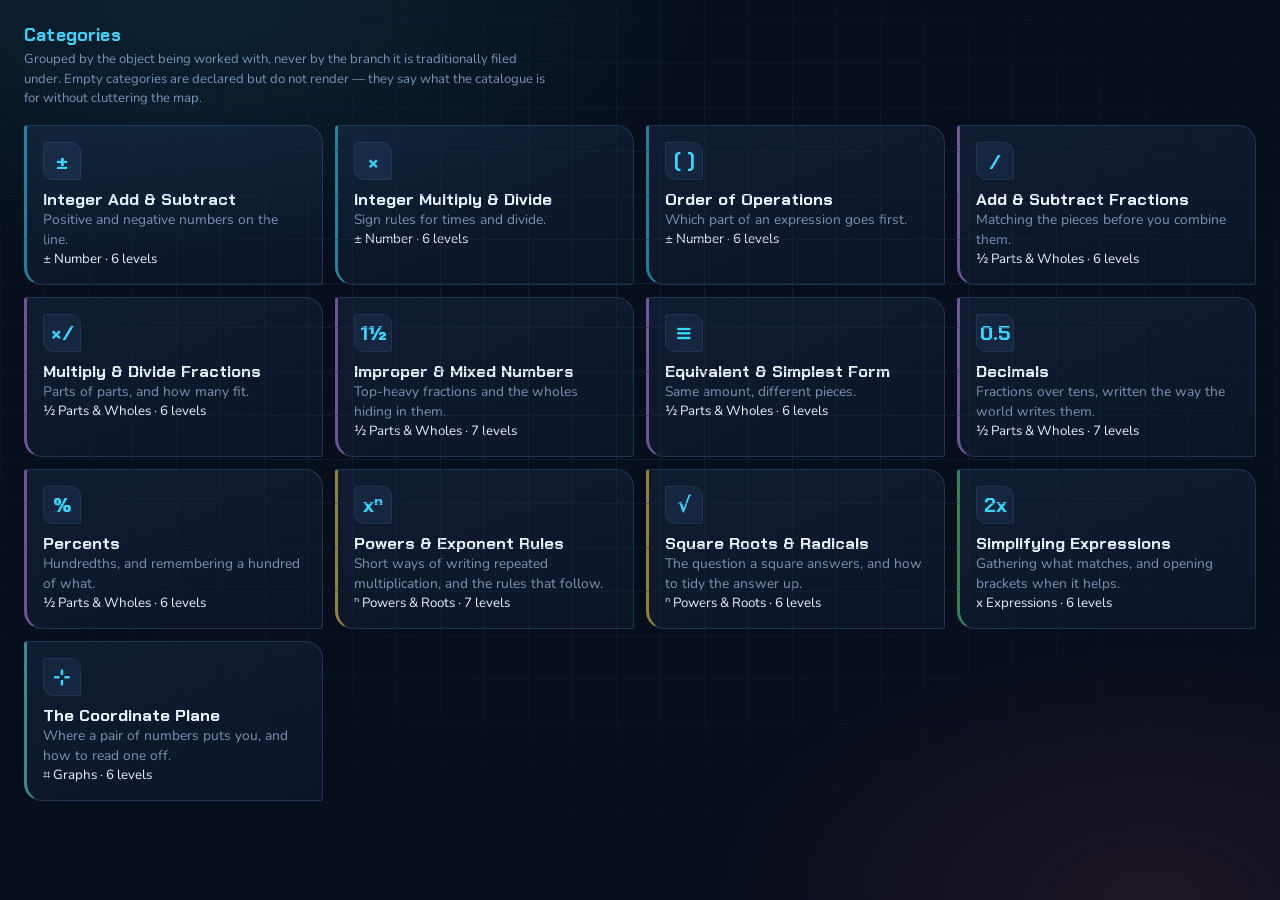
==== web/dev/map.html @ 08c93c02 "Group the map by object rather than by branch "Algebra" was going to swallow twenty skills and tell " ====
<!doctype html>
<meta charset="utf-8">
<title>Versine — categories</title>
<link rel="stylesheet" href="../assets/fonts.css">
<link rel="stylesheet" href="../styles.css">
<style>body{padding:24px;font-family:var(--body)}
 h1{font-family:var(--display);color:var(--cool);font-size:1.1rem;margin:0 0 4px}
 .note{color:var(--muted);font-size:.82rem;margin-bottom:16px;max-width:66ch;line-height:1.5}</style>
<h1>Categories</h1>
<p class="note">Grouped by the object being worked with, never by the branch it
  is traditionally filed under. Empty categories are declared but do not render
  — they say what the catalogue is for without cluttering the map.</p>
<div class="grid grid--skills" id="out"></div>
<script type="module">
  import { SKILLS, CATEGORIES } from '../engine/registry.js';
  import { el } from '../ui/dom.js';
  const out = document.getElementById('out');
  for (const cat of CATEGORIES) {
    for (const skill of SKILLS.filter((s) => s.category === cat.id)) {
      out.append(el('button', { class: `tile cat-${skill.category}` },
        el('div.tile__glyph', {}, skill.glyph),
        el('div.tile__body', {},
          el('div.tile__name', {}, skill.name),
          el('div.tile__blurb', {}, skill.blurb),
          el('div.tile__meta', {}, `${cat.glyph} ${cat.name} · ${skill.levels.length} levels`))));
    }
  }
</script>
---- web/assets/fonts.css ----
/* Vendored from Google Fonts so the app works with no internet access.
   Chakra Petch = display/HUD/numerals, Nunito = body/UI. */
/* thai */
@font-face {
  font-family: 'Chakra Petch';
  font-style: normal;
  font-weight: 500;
  font-display: swap;
  src: url(fonts/cIflMapbsEk7TDLdtEz1BwkebIl1U5_F7AY.woff2) format('woff2');
  unicode-range: U+02D7, U+0303, U+0331, U+0E01-0E5B, U+200C-200D, U+25CC;
}
/* vietnamese */
@font-face {
  font-family: 'Chakra Petch';
  font-style: normal;
  font-weight: 500;
  font-display: swap;
  src: url(fonts/cIflMapbsEk7TDLdtEz1BwkebIl1SJ_F7AY.woff2) format('woff2');
  unicode-range: U+0102-0103, U+0110-0111, U+0128-0129, U+0168-0169, U+01A0-01A1, U+01AF-01B0, U+0300-0301, U+0303-0304, U+0308-0309, U+0323, U+0329, U+1EA0-1EF9, U+20AB;
}
/* latin-ext */
@font-face {
  font-family: 'Chakra Petch';
  font-style: normal;
  font-weight: 500;
  font-display: swap;
  src: url(fonts/cIflMapbsEk7TDLdtEz1BwkebIl1SZ_F7AY.woff2) format('woff2');
  unicode-range: U+0100-02BA, U+02BD-02C5, U+02C7-02CC, U+02CE-02D7, U+02DD-02FF, U+0304, U+0308, U+0329, U+1D00-1DBF, U+1E00-1E9F, U+1EF2-1EFF, U+2020, U+20A0-20AB, U+20AD-20C0, U+2113, U+2C60-2C7F, U+A720-A7FF;
}
/* latin */
@font-face {
  font-family: 'Chakra Petch';
  font-style: normal;
  font-weight: 500;
  font-display: swap;
  src: url(fonts/cIflMapbsEk7TDLdtEz1BwkebIl1R5_F.woff2) format('woff2');
  unicode-range: U+0000-00FF, U+0131, U+0152-0153, U+02BB-02BC, U+02C6, U+02DA, U+02DC, U+0304, U+0308, U+0329, U+2000-206F, U+20AC, U+2122, U+2191, U+2193, U+2212, U+2215, U+FEFF, U+FFFD;
}
/* thai */
@font-face {
  font-family: 'Chakra Petch';
  font-style: normal;
  font-weight: 600;
  font-display: swap;
  src: url(fonts/cIflMapbsEk7TDLdtEz1BwkeQI51U5_F7AY.woff2) format('woff2');
  unicode-range: U+02D7, U+0303, U+0331, U+0E01-0E5B, U+200C-200D, U+25CC;
}
/* vietnamese */
@font-face {
  font-family: 'Chakra Petch';
  font-style: normal;
  font-weight: 600;
  font-display: swap;
  src: url(fonts/cIflMapbsEk7TDLdtEz1BwkeQI51SJ_F7AY.woff2) format('woff2');
  unicode-range: U+0102-0103, U+0110-0111, U+0128-0129, U+0168-0169, U+01A0-01A1, U+01AF-01B0, U+0300-0301, U+0303-0304, U+0308-0309, U+0323, U+0329, U+1EA0-1EF9, U+20AB;
}
/* latin-ext */
@font-face {
  font-family: 'Chakra Petch';
  font-style: normal;
  font-weight: 600;
  font-display: swap;
  src: url(fonts/cIflMapbsEk7TDLdtEz1BwkeQI51SZ_F7AY.woff2) format('woff2');
  unicode-range: U+0100-02BA, U+02BD-02C5, U+02C7-02CC, U+02CE-02D7, U+02DD-02FF, U+0304, U+0308, U+0329, U+1D00-1DBF, U+1E00-1E9F, U+1EF2-1EFF, U+2020, U+20A0-20AB, U+20AD-20C0, U+2113, U+2C60-2C7F, U+A720-A7FF;
}
/* latin */
@font-face {
  font-family: 'Chakra Petch';
  font-style: normal;
  font-weight: 600;
  font-display: swap;
  src: url(fonts/cIflMapbsEk7TDLdtEz1BwkeQI51R5_F.woff2) format('woff2');
  unicode-range: U+0000-00FF, U+0131, U+0152-0153, U+02BB-02BC, U+02C6, U+02DA, U+02DC, U+0304, U+0308, U+0329, U+2000-206F, U+20AC, U+2122, U+2191, U+2193, U+2212, U+2215, U+FEFF, U+FFFD;
}
/* thai */
@font-face {
  font-family: 'Chakra Petch';
  font-style: normal;
  font-weight: 700;
  font-display: swap;
  src: url(fonts/cIflMapbsEk7TDLdtEz1BwkeJI91U5_F7AY.woff2) format('woff2');
  unicode-range: U+02D7, U+0303, U+0331, U+0E01-0E5B, U+200C-200D, U+25CC;
}
/* vietnamese */
@font-face {
  font-family: 'Chakra Petch';
  font-style: normal;
  font-weight: 700;
  font-display: swap;
  src: url(fonts/cIflMapbsEk7TDLdtEz1BwkeJI91SJ_F7AY.woff2) format('woff2');
  unicode-range: U+0102-0103, U+0110-0111, U+0128-0129, U+0168-0169, U+01A0-01A1, U+01AF-01B0, U+0300-0301, U+0303-0304, U+0308-0309, U+0323, U+0329, U+1EA0-1EF9, U+20AB;
}
/* latin-ext */
@font-face {
  font-family: 'Chakra Petch';
  font-style: normal;
  font-weight: 700;
  font-display: swap;
  src: url(fonts/cIflMapbsEk7TDLdtEz1BwkeJI91SZ_F7AY.woff2) format('woff2');
  unicode-range: U+0100-02BA, U+02BD-02C5, U+02C7-02CC, U+02CE-02D7, U+02DD-02FF, U+0304, U+0308, U+0329, U+1D00-1DBF, U+1E00-1E9F, U+1EF2-1EFF, U+2020, U+20A0-20AB, U+20AD-20C0, U+2113, U+2C60-2C7F, U+A720-A7FF;
}
/* latin */
@font-face {
  font-family: 'Chakra Petch';
  font-style: normal;
  font-weight: 700;
  font-display: swap;
  src: url(fonts/cIflMapbsEk7TDLdtEz1BwkeJI91R5_F.woff2) format('woff2');
  unicode-range: U+0000-00FF, U+0131, U+0152-0153, U+02BB-02BC, U+02C6, U+02DA, U+02DC, U+0304, U+0308, U+0329, U+2000-206F, U+20AC, U+2122, U+2191, U+2193, U+2212, U+2215, U+FEFF, U+FFFD;
}
/* cyrillic-ext */
@font-face {
  font-family: 'Nunito';
  font-style: normal;
  font-weight: 400;
  font-display: swap;
  src: url(fonts/XRXV3I6Li01BKofIOOaBXso.woff2) format('woff2');
  unicode-range: U+0460-052F, U+1C80-1C8A, U+20B4, U+2DE0-2DFF, U+A640-A69F, U+FE2E-FE2F;
}
/* cyrillic */
@font-face {
  font-family: 'Nunito';
  font-style: normal;
  font-weight: 400;
  font-display: swap;
  src: url(fonts/XRXV3I6Li01BKofIMeaBXso.woff2) format('woff2');
  unicode-range: U+0301, U+0400-045F, U+0490-0491, U+04B0-04B1, U+2116;
}
/* vietnamese */
@font-face {
  font-family: 'Nunito';
  font-style: normal;
  font-weight: 400;
  font-display: swap;
  src: url(fonts/XRXV3I6Li01BKofIOuaBXso.woff2) format('woff2');
  unicode-range: U+0102-0103, U+0110-0111, U+0128-0129, U+0168-0169, U+01A0-01A1, U+01AF-01B0, U+0300-0301, U+0303-0304, U+0308-0309, U+0323, U+0329, U+1EA0-1EF9, U+20AB;
}
/* latin-ext */
@font-face {
  font-family: 'Nunito';
  font-style: normal;
  font-weight: 400;
  font-display: swap;
  src: url(fonts/XRXV3I6Li01BKofIO-aBXso.woff2) format('woff2');
  unicode-range: U+0100-02BA, U+02BD-02C5, U+02C7-02CC, U+02CE-02D7, U+02DD-02FF, U+0304, U+0308, U+0329, U+1D00-1DBF, U+1E00-1E9F, U+1EF2-1EFF, U+2020, U+20A0-20AB, U+20AD-20C0, U+2113, U+2C60-2C7F, U+A720-A7FF;
}
/* latin */
@font-face {
  font-family: 'Nunito';
  font-style: normal;
  font-weight: 400;
  font-display: swap;
  src: url(fonts/XRXV3I6Li01BKofINeaB.woff2) format('woff2');
  unicode-range: U+0000-00FF, U+0131, U+0152-0153, U+02BB-02BC, U+02C6, U+02DA, U+02DC, U+0304, U+0308, U+0329, U+2000-206F, U+20AC, U+2122, U+2191, U+2193, U+2212, U+2215, U+FEFF, U+FFFD;
}
/* cyrillic-ext */
@font-face {
  font-family: 'Nunito';
  font-style: normal;
  font-weight: 600;
  font-display: swap;
  src: url(fonts/XRXV3I6Li01BKofIOOaBXso.woff2) format('woff2');
  unicode-range: U+0460-052F, U+1C80-1C8A, U+20B4, U+2DE0-2DFF, U+A640-A69F, U+FE2E-FE2F;
}
/* cyrillic */
@font-face {
  font-family: 'Nunito';
  font-style: normal;
  font-weight: 600;
  font-display: swap;
  src: url(fonts/XRXV3I6Li01BKofIMeaBXso.woff2) format('woff2');
  unicode-range: U+0301, U+0400-045F, U+0490-0491, U+04B0-04B1, U+2116;
}
/* vietnamese */
@font-face {
  font-family: 'Nunito';
  font-style: normal;
  font-weight: 600;
  font-display: swap;
  src: url(fonts/XRXV3I6Li01BKofIOuaBXso.woff2) format('woff2');
  unicode-range: U+0102-0103, U+0110-0111, U+0128-0129, U+0168-0169, U+01A0-01A1, U+01AF-01B0, U+0300-0301, U+0303-0304, U+0308-0309, U+0323, U+0329, U+1EA0-1EF9, U+20AB;
}
/* latin-ext */
@font-face {
  font-family: 'Nunito';
  font-style: normal;
  font-weight: 600;
  font-display: swap;
  src: url(fonts/XRXV3I6Li01BKofIO-aBXso.woff2) format('woff2');
  unicode-range: U+0100-02BA, U+02BD-02C5, U+02C7-02CC, U+02CE-02D7, U+02DD-02FF, U+0304, U+0308, U+0329, U+1D00-1DBF, U+1E00-1E9F, U+1EF2-1EFF, U+2020, U+20A0-20AB, U+20AD-20C0, U+2113, U+2C60-2C7F, U+A720-A7FF;
}
/* latin */
@font-face {
  font-family: 'Nunito';
  font-style: normal;
  font-weight: 600;
  font-display: swap;
  src: url(fonts/XRXV3I6Li01BKofINeaB.woff2) format('woff2');
  unicode-range: U+0000-00FF, U+0131, U+0152-0153, U+02BB-02BC, U+02C6, U+02DA, U+02DC, U+0304, U+0308, U+0329, U+2000-206F, U+20AC, U+2122, U+2191, U+2193, U+2212, U+2215, U+FEFF, U+FFFD;
}
/* cyrillic-ext */
@font-face {
  font-family: 'Nunito';
  font-style: normal;
  font-weight: 700;
  font-display: swap;
  src: url(fonts/XRXV3I6Li01BKofIOOaBXso.woff2) format('woff2');
  unicode-range: U+0460-052F, U+1C80-1C8A, U+20B4, U+2DE0-2DFF, U+A640-A69F, U+FE2E-FE2F;
}
/* cyrillic */
@font-face {
  font-family: 'Nunito';
  font-style: normal;
  font-weight: 700;
  font-display: swap;
  src: url(fonts/XRXV3I6Li01BKofIMeaBXso.woff2) format('woff2');
  unicode-range: U+0301, U+0400-045F, U+0490-0491, U+04B0-04B1, U+2116;
}
/* vietnamese */
@font-face {
  font-family: 'Nunito';
  font-style: normal;
  font-weight: 700;
  font-display: swap;
  src: url(fonts/XRXV3I6Li01BKofIOuaBXso.woff2) format('woff2');
  unicode-range: U+0102-0103, U+0110-0111, U+0128-0129, U+0168-0169, U+01A0-01A1, U+01AF-01B0, U+0300-0301, U+0303-0304, U+0308-0309, U+0323, U+0329, U+1EA0-1EF9, U+20AB;
}
/* latin-ext */
@font-face {
  font-family: 'Nunito';
  font-style: normal;
  font-weight: 700;
  font-display: swap;
  src: url(fonts/XRXV3I6Li01BKofIO-aBXso.woff2) format('woff2');
  unicode-range: U+0100-02BA, U+02BD-02C5, U+02C7-02CC, U+02CE-02D7, U+02DD-02FF, U+0304, U+0308, U+0329, U+1D00-1DBF, U+1E00-1E9F, U+1EF2-1EFF, U+2020, U+20A0-20AB, U+20AD-20C0, U+2113, U+2C60-2C7F, U+A720-A7FF;
}
/* latin */
@font-face {
  font-family: 'Nunito';
  font-style: normal;
  font-weight: 700;
  font-display: swap;
  src: url(fonts/XRXV3I6Li01BKofINeaB.woff2) format('woff2');
  unicode-range: U+0000-00FF, U+0131, U+0152-0153, U+02BB-02BC, U+02C6, U+02DA, U+02DC, U+0304, U+0308, U+0329, U+2000-206F, U+20AC, U+2122, U+2191, U+2193, U+2212, U+2215, U+FEFF, U+FFFD;
}
/* cyrillic-ext */
@font-face {
  font-family: 'Nunito';
  font-style: normal;
  font-weight: 800;
  font-display: swap;
  src: url(fonts/XRXV3I6Li01BKofIOOaBXso.woff2) format('woff2');
  unicode-range: U+0460-052F, U+1C80-1C8A, U+20B4, U+2DE0-2DFF, U+A640-A69F, U+FE2E-FE2F;
}
/* cyrillic */
@font-face {
  font-family: 'Nunito';
  font-style: normal;
  font-weight: 800;
  font-display: swap;
  src: url(fonts/XRXV3I6Li01BKofIMeaBXso.woff2) format('woff2');
  unicode-range: U+0301, U+0400-045F, U+0490-0491, U+04B0-04B1, U+2116;
}
/* vietnamese */
@font-face {
  font-family: 'Nunito';
  font-style: normal;
  font-weight: 800;
  font-display: swap;
  src: url(fonts/XRXV3I6Li01BKofIOuaBXso.woff2) format('woff2');
  unicode-range: U+0102-0103, U+0110-0111, U+0128-0129, U+0168-0169, U+01A0-01A1, U+01AF-01B0, U+0300-0301, U+0303-0304, U+0308-0309, U+0323, U+0329, U+1EA0-1EF9, U+20AB;
}
/* latin-ext */
@font-face {
  font-family: 'Nunito';
  font-style: normal;
  font-weight: 800;
  font-display: swap;
  src: url(fonts/XRXV3I6Li01BKofIO-aBXso.woff2) format('woff2');
  unicode-range: U+0100-02BA, U+02BD-02C5, U+02C7-02CC, U+02CE-02D7, U+02DD-02FF, U+0304, U+0308, U+0329, U+1D00-1DBF, U+1E00-1E9F, U+1EF2-1EFF, U+2020, U+20A0-20AB, U+20AD-20C0, U+2113, U+2C60-2C7F, U+A720-A7FF;
}
/* latin */
@font-face {
  font-family: 'Nunito';
  font-style: normal;
  font-weight: 800;
  font-display: swap;
  src: url(fonts/XRXV3I6Li01BKofINeaB.woff2) format('woff2');
  unicode-range: U+0000-00FF, U+0131, U+0152-0153, U+02BB-02BC, U+02C6, U+02DA, U+02DC, U+0304, U+0308, U+0329, U+2000-206F, U+20AC, U+2122, U+2191, U+2193, U+2212, U+2215, U+FEFF, U+FFFD;
}
---- web/styles.css ----
/* ─────────────────────────────────────────────────────────────────────────
   Versine — an arcade HUD, not a worksheet.
   Deep navy field, hairline grid, one hot accent per meaning:
   coral = first term, cyan = second, violet = third, gold = the answer.
   ───────────────────────────────────────────────────────────────────────── */

:root {
  --bg:          #080f1c;
  --bg-2:        #0c1526;
  --surface:     #101c31;
  --surface-2:   #17263f;
  --line:        #223550;
  --line-soft:   #1a2b45;

  --text:        #eaf2ff;
  --muted:       #7d92b4;
  --dim:         #55688a;

  --hot:         #ff5f6d;
  --cool:        #35d6ff;
  --gold:        #ffd93d;
  --grow:        #4ade80;
  --violet:      #c084fc;

  --vec-1: var(--hot);
  --vec-2: var(--cool);
  --vec-3: var(--violet);
  --result: var(--gold);

  --axis:        #2b4062;
  --axis-major:  #47628d;
  --axis-zero:   #7d92b4;

  --radius:      3px 18px 3px 18px;
  --radius-sm:   2px 10px 2px 10px;

  --display: 'Chakra Petch', 'Nunito', system-ui, sans-serif;
  --body:    'Nunito', system-ui, -apple-system, sans-serif;
}

* { box-sizing: border-box; margin: 0; padding: 0; }

html { -webkit-text-size-adjust: 100%; }

body {
  font-family: var(--body);
  background: var(--bg);
  color: var(--text);
  min-height: 100dvh;
  overflow-x: hidden;
  -webkit-tap-highlight-color: transparent;
}

/* Atmosphere: two cold glows and a hairline grid. */
body::before {
  content: '';
  position: fixed; inset: 0; z-index: 0; pointer-events: none;
  background:
    radial-gradient(ellipse 70% 50% at 15% 0%,   rgba(53,214,255,.10), transparent 60%),
    radial-gradient(ellipse 60% 50% at 90% 100%, rgba(255,95,109,.09), transparent 60%);
}
body::after {
  content: '';
  position: fixed; inset: 0; z-index: 0; pointer-events: none; opacity: .5;
  background-image:
    repeating-linear-gradient(0deg,   var(--line-soft) 0 1px, transparent 1px 44px),
    repeating-linear-gradient(90deg,  var(--line-soft) 0 1px, transparent 1px 44px);
  mask-image: radial-gradient(ellipse 90% 70% at 50% 40%, #000 20%, transparent 80%);
}

.app {
  position: relative; z-index: 1;
  min-height: 100dvh;
  display: flex; flex-direction: column; align-items: center;
  padding: clamp(12px, 3vw, 28px);
  padding-bottom: max(env(safe-area-inset-bottom), 16px);
  gap: 18px;
}

/* ── Typography ───────────────────────────────────────────────────────── */
h1, h2, h3, .display { font-family: var(--display); font-weight: 700; letter-spacing: .01em; }

.wordmark {
  font-family: var(--display);
  font-size: clamp(1.1rem, 3vw, 1.4rem);
  font-weight: 700;
  letter-spacing: .16em;
  text-transform: uppercase;
  display: flex; align-items: center; gap: .5ch;
}
.wordmark b { color: var(--cool); font-weight: 700; }
.wordmark .slash { color: var(--hot); }

.eyebrow {
  font-family: var(--display);
  font-size: .7rem; font-weight: 600;
  letter-spacing: .18em; text-transform: uppercase;
  color: var(--dim);
}

.muted { color: var(--muted); }
.tiny  { font-size: .8rem; }

/* ── Shell ────────────────────────────────────────────────────────────── */
.shell { width: 100%; max-width: 860px; display: flex; flex-direction: column; gap: 18px; }
.shell--wide { max-width: 1100px; }

.topbar {
  width: 100%; max-width: 860px;
  display: flex; align-items: center; justify-content: space-between; gap: 12px;
}
.topbar--wide { max-width: 1100px; }

.whoami { display: flex; align-items: center; gap: 10px; }

.avatar {
  width: 34px; height: 34px; flex: 0 0 34px;
  border-radius: var(--radius-sm);
  display: grid; place-items: center;
  font-family: var(--display); font-weight: 700; font-size: 1rem;
  color: var(--bg); background: var(--accent, var(--cool));
}
.avatar--lg { width: 56px; height: 56px; flex-basis: 56px; font-size: 1.6rem; }

/* ── Cards ────────────────────────────────────────────────────────────── */
.card {
  background: linear-gradient(160deg, var(--surface), var(--bg-2));
  border: 1px solid var(--line);
  border-radius: var(--radius);
  padding: clamp(16px, 3vw, 24px);
}
.card--flush { padding: 0; overflow: hidden; }

/* ── Buttons ──────────────────────────────────────────────────────────── */
.btn {
  font-family: var(--display);
  font-size: .95rem; font-weight: 600;
  letter-spacing: .06em; text-transform: uppercase;
  padding: 12px 24px;
  border: 1px solid var(--line);
  border-radius: var(--radius-sm);
  background: var(--surface-2);
  color: var(--text);
  cursor: pointer;
  transition: background .15s, border-color .15s, transform .1s, color .15s;
}
.btn:hover  { border-color: var(--cool); color: #fff; }
.btn:active { transform: translateY(1px); }
.btn:disabled { opacity: .35; cursor: not-allowed; transform: none; }

.btn--primary {
  background: linear-gradient(135deg, var(--cool), #1aa9d8);
  border-color: transparent; color: #04121d;
  box-shadow: 0 0 0 1px rgba(53,214,255,.4), 0 6px 24px -8px rgba(53,214,255,.6);
}
.btn--primary:hover { color: #04121d; filter: brightness(1.08); }

.btn--go {
  background: linear-gradient(135deg, var(--grow), #22b35f);
  border-color: transparent; color: #04180d;
  box-shadow: 0 0 0 1px rgba(74,222,128,.4), 0 6px 24px -8px rgba(74,222,128,.6);
}
.btn--go:hover { color: #04180d; filter: brightness(1.08); }

.btn--ghost { background: transparent; }
.btn--sm { padding: 8px 14px; font-size: .78rem; }
.btn--block { width: 100%; }
.btn--danger:hover { border-color: var(--hot); color: var(--hot); }

/* ── HUD ──────────────────────────────────────────────────────────────── */
.hud { display: flex; gap: 10px; flex-wrap: wrap; justify-content: center; }

.stat {
  flex: 1 1 84px; min-width: 84px; max-width: 168px;
  background: var(--surface);
  border: 1px solid var(--line);
  border-radius: var(--radius-sm);
  padding: 8px 12px;
  text-align: center;
}
.stat__label {
  font-family: var(--display);
  font-size: .62rem; font-weight: 600;
  letter-spacing: .16em; text-transform: uppercase; color: var(--dim);
}
.stat__value {
  font-family: var(--display); font-weight: 700;
  font-size: clamp(1.3rem, 4vw, 1.7rem); line-height: 1.15;
  font-variant-numeric: tabular-nums;
}
.stat--time  .stat__value { color: var(--gold); }
.stat--score .stat__value { color: var(--grow); }
.stat--streak .stat__value { color: var(--cool); }
.stat--lives .stat__value { color: var(--hot); letter-spacing: .1em; }
.stat.is-urgent .stat__value { color: var(--hot); animation: throb .6s ease-in-out infinite alternate; }

@keyframes throb { from { transform: scale(1); } to { transform: scale(1.09); } }

.timebar { height: 4px; background: var(--surface-2); border-radius: 99px; overflow: hidden; }
.timebar__fill {
  height: 100%; width: 100%;
  background: linear-gradient(90deg, var(--grow), var(--gold));
  transition: width 1s linear;
}
.timebar__fill.is-urgent { background: linear-gradient(90deg, var(--hot), var(--gold)); }

/* ── The problem ──────────────────────────────────────────────────────── */
.problem {
  font-family: var(--display); font-weight: 700;
  font-size: clamp(2rem, 9vw, 3.4rem);
  line-height: 1.1;
  text-align: center;
  display: flex; align-items: center; justify-content: center;
  flex-wrap: wrap; gap: .28em;
  min-height: 1.4em;
  font-variant-numeric: tabular-nums;
}
.problem .t1 { color: var(--vec-1); }
.problem .t2 { color: var(--vec-2); }
.problem .t3 { color: var(--vec-3); }
.problem .op { color: var(--dim); }
.problem .q  { color: var(--result); }
.problem .a  { color: var(--result); animation: pop .3s ease-out; }

@keyframes pop { from { transform: scale(.6); opacity: 0; } to { transform: scale(1); opacity: 1; } }

.retry-flag {
  display: inline-flex; align-items: center; gap: 6px;
  font-family: var(--display); font-size: .66rem; font-weight: 600;
  letter-spacing: .14em; text-transform: uppercase;
  color: var(--violet); border: 1px solid rgba(192,132,252,.35);
  border-radius: 99px; padding: 3px 10px; align-self: center;
}

/* ── Number line ──────────────────────────────────────────────────────── */
.nl { width: 100%; height: auto; display: block; overflow: visible; }
.nl-label  { font-family: var(--body); font-size: 13px; font-weight: 700; fill: var(--axis-major); }
.nl-label--zero { fill: var(--axis-zero); }
.nl-vec    { font-family: var(--display); font-size: 15px; font-weight: 700; }
.nl-answer { font-family: var(--display); font-size: 15px; font-weight: 700; fill: var(--result); }

@keyframes nl-draw { to { stroke-dashoffset: 0; } }
.nl-pop { animation: pop .3s .1s backwards ease-out; }

/* ── Answer input ─────────────────────────────────────────────────────── */
.answer-row { display: flex; gap: 10px; justify-content: center; align-items: center; flex-wrap: wrap; }

.answer {
  font-family: var(--display); font-weight: 700;
  font-size: clamp(1.6rem, 6vw, 2.2rem);
  width: 5ch; text-align: center;
  padding: 8px 10px;
  color: var(--text);
  background: #050b16;
  border: 2px solid var(--line);
  border-bottom-color: var(--cool);
  border-radius: var(--radius-sm);
  outline: none;
  font-variant-numeric: tabular-nums;
  box-shadow: inset 0 2px 8px rgba(0,0,0,.5);
  transition: border-color .15s, box-shadow .15s;
}
.answer::placeholder { color: var(--dim); opacity: .6; }
.answer:focus { border-color: var(--cool); box-shadow: 0 0 0 3px rgba(53,214,255,.15); }
.answer.is-wrong { border-color: var(--hot); animation: shake .34s ease; }
.answer.is-right { border-color: var(--grow); box-shadow: 0 0 0 3px rgba(74,222,128,.18); }

@keyframes shake {
  0%,100% { transform: translateX(0); }
  25% { transform: translateX(-7px); } 75% { transform: translateX(7px); }
}

.feedback {
  text-align: center; min-height: 1.6em;
  font-family: var(--display); font-weight: 600; font-size: 1rem;
  letter-spacing: .04em;
}
.feedback.is-correct { color: var(--grow); }
.feedback.is-wrong   { color: var(--hot); }
.feedback.is-info    { color: var(--muted); }


/* ── Grids and lists ──────────────────────────────────────────────────── */
.grid { display: grid; gap: 12px; }
.grid--skills { grid-template-columns: repeat(auto-fill, minmax(240px, 1fr)); }
.grid--modes  { grid-template-columns: repeat(auto-fit, minmax(190px, 1fr)); }
.grid--people { grid-template-columns: repeat(auto-fill, minmax(200px, 1fr)); }

.tile {
  text-align: left; width: 100%;
  background: linear-gradient(160deg, var(--surface), var(--bg-2));
  border: 1px solid var(--line);
  border-radius: var(--radius);
  padding: 16px;
  cursor: pointer; color: var(--text);
  font-family: var(--body);
  display: flex; flex-direction: column; gap: 8px;
  transition: border-color .15s, transform .12s, background .15s;
}
.tile:hover { border-color: var(--cool); transform: translateY(-2px); }
.tile:disabled { opacity: .4; cursor: not-allowed; transform: none; }
.tile__head { display: flex; align-items: center; gap: 10px; }
.tile__glyph {
  width: 38px; height: 38px; flex: 0 0 38px;
  display: grid; place-items: center;
  font-family: var(--display); font-size: 1.3rem; font-weight: 700;
  background: var(--surface-2); border: 1px solid var(--line);
  border-radius: var(--radius-sm); color: var(--cool);
}
.tile__name { font-family: var(--display); font-weight: 700; font-size: 1.05rem; }
.tile__blurb { color: var(--muted); font-size: .86rem; line-height: 1.45; }

.tile--locked .tile__glyph { color: var(--dim); }

/* Tier pips */
.pips { display: flex; gap: 4px; }
.pip {
  height: 5px; flex: 1; border-radius: 99px;
  background: var(--surface-2); border: 1px solid var(--line);
}
.pip.is-open     { background: var(--line); }
.pip.is-mastered { background: var(--gold); border-color: var(--gold); box-shadow: 0 0 8px -2px var(--gold); }

.rows { display: flex; flex-direction: column; }
.row {
  display: flex; align-items: center; gap: 12px;
  padding: 13px 16px;
  border-bottom: 1px solid var(--line-soft);
  background: none; border-left: 0; border-right: 0; border-top: 0;
  color: var(--text); font-family: var(--body); font-size: .95rem;
  width: 100%; text-align: left; cursor: pointer;
  transition: background .12s;
}
.row:last-child { border-bottom: 0; }
.row:hover:not(:disabled) { background: var(--surface-2); }
.row:disabled { opacity: .4; cursor: not-allowed; }
.row__n {
  width: 26px; height: 26px; flex: 0 0 26px;
  display: grid; place-items: center;
  font-family: var(--display); font-weight: 700; font-size: .82rem;
  border-radius: 50%; border: 1px solid var(--line); color: var(--muted);
}
.row.is-mastered .row__n { border-color: var(--gold); color: var(--gold); }
.row__main { flex: 1; min-width: 0; }
.row__title { font-family: var(--display); font-weight: 600; }
.row__sub { color: var(--muted); font-size: .82rem; }
.row__right { font-family: var(--display); font-weight: 700; color: var(--muted); font-variant-numeric: tabular-nums; }

/* ── XP bar ───────────────────────────────────────────────────────────── */
.xp { display: flex; align-items: center; gap: 10px; }
.xp__level {
  font-family: var(--display); font-weight: 700; font-size: .8rem;
  letter-spacing: .1em; color: var(--gold);
}
.xp__track { flex: 1; height: 6px; background: var(--surface-2); border: 1px solid var(--line); border-radius: 99px; overflow: hidden; }
.xp__fill { height: 100%; background: linear-gradient(90deg, var(--violet), var(--gold)); transition: width .6s ease-out; }

/* ── Summary ──────────────────────────────────────────────────────────── */
.summary { display: flex; flex-direction: column; align-items: center; gap: 16px; text-align: center; }
.summary__verdict { font-family: var(--display); font-size: clamp(1.5rem, 5vw, 2rem); font-weight: 700; }
.summary__verdict.is-pass { color: var(--grow); }
.summary__verdict.is-fail { color: var(--hot); }
.summary__score { font-family: var(--display); font-size: clamp(3rem, 12vw, 4.5rem); font-weight: 700; line-height: 1; color: var(--gold); font-variant-numeric: tabular-nums; }
.summary__grid { display: grid; grid-template-columns: repeat(auto-fit, minmax(96px, 1fr)); gap: 10px; width: 100%; }

.banner {
  display: flex; align-items: center; gap: 10px;
  padding: 10px 16px; border-radius: var(--radius-sm);
  font-family: var(--display); font-weight: 600; font-size: .9rem;
  letter-spacing: .04em;
}
.banner--gold   { background: rgba(255,217,61,.1);  border: 1px solid rgba(255,217,61,.4);  color: var(--gold); }
.banner--violet { background: rgba(192,132,252,.1); border: 1px solid rgba(192,132,252,.4); color: var(--violet); }
.banner--cool   { background: rgba(53,214,255,.1);  border: 1px solid rgba(53,214,255,.4);  color: var(--cool); }

/* ── Forms ────────────────────────────────────────────────────────────── */
.field { display: flex; flex-direction: column; gap: 6px; }
.field label { font-family: var(--display); font-size: .7rem; letter-spacing: .14em; text-transform: uppercase; color: var(--dim); }
.input {
  font-family: var(--body); font-size: 1rem;
  padding: 11px 14px; color: var(--text);
  background: var(--bg-2); border: 1px solid var(--line);
  border-radius: var(--radius-sm); outline: none;
}
.input:focus { border-color: var(--cool); }

/* PIN entry */
.pin-input {
  width: 5ch; letter-spacing: .3em; text-align: center;
  font-size: clamp(1.5rem, 5vw, 2rem);
}
.pin-input.is-wrong { border-color: var(--hot); animation: shake .34s ease; }

/* ── Teacher console ──────────────────────────────────────────────────── */
.table { width: 100%; border-collapse: collapse; font-size: .9rem; }
.table th {
  font-family: var(--display); font-size: .66rem; font-weight: 600;
  letter-spacing: .14em; text-transform: uppercase; color: var(--dim);
  text-align: left; padding: 10px 12px; border-bottom: 1px solid var(--line);
}
.table td { padding: 11px 12px; border-bottom: 1px solid var(--line-soft); }
.table tr:last-child td { border-bottom: 0; }
.table .num { text-align: right; font-variant-numeric: tabular-nums; font-family: var(--display); font-weight: 600; }
.table-wrap { overflow-x: auto; }

.meter { height: 6px; background: var(--surface-2); border-radius: 99px; overflow: hidden; min-width: 60px; }
.meter__fill { height: 100%; border-radius: 99px; }

.spark { display: flex; align-items: flex-end; gap: 2px; height: 34px; }
.spark__bar { flex: 1; min-width: 3px; background: var(--cool); border-radius: 1px 1px 0 0; opacity: .8; }


/* ── Utility ──────────────────────────────────────────────────────────── */
.stack   { display: flex; flex-direction: column; gap: 14px; }
.stack--sm { gap: 8px; }
.row-flex { display: flex; align-items: center; gap: 10px; flex-wrap: wrap; }
.between { display: flex; align-items: center; justify-content: space-between; gap: 12px; flex-wrap: wrap; }
.center { text-align: center; }
.grow { flex: 1; }
.hidden { display: none !important; }

.chips { display: flex; gap: 6px; flex-wrap: wrap; }
.chip {
  font-family: var(--display); font-size: .74rem; font-weight: 600;
  letter-spacing: .08em; text-transform: uppercase;
  padding: 6px 13px; border-radius: 99px;
  background: var(--surface-2); border: 1px solid var(--line);
  color: var(--muted); cursor: pointer; transition: all .15s;
}
.chip:hover { border-color: var(--cool); color: var(--text); }
.chip.is-active { background: var(--cool); border-color: var(--cool); color: #04121d; }

@media (prefers-reduced-motion: reduce) {
  *, *::before, *::after { animation-duration: .01ms !important; transition-duration: .01ms !important; }
}

/* Touch devices get larger hit areas than a mouse needs. */
@media (hover: none) and (pointer: coarse) {
  .btn--sm { padding: 13px 18px; }
  .row { padding: 16px; }
  .chip { padding: 10px 16px; }
}

/* ── Profile creation ─────────────────────────────────────────────────── */
.avatar { font-size: 1.1rem; }
.avatar--lg { font-size: 1.9rem; }
.avatar--ghost {
  background: transparent;
  border: 2px dashed var(--line);
  color: var(--muted);
  font-family: var(--display); font-weight: 700;
}
.tile--new { border-style: dashed; }
.tile--new:hover .avatar--ghost { border-color: var(--cool); color: var(--cool); }

.icon-grid { display: grid; grid-template-columns: repeat(6, 1fr); gap: 6px; }
.icon-opt {
  aspect-ratio: 1; font-size: 1.35rem; line-height: 1;
  display: grid; place-items: center;
  background: var(--surface-2); border: 1px solid var(--line);
  border-radius: var(--radius-sm); cursor: pointer;
  transition: border-color .12s, transform .1s, background .12s;
}
.icon-opt:hover { border-color: var(--cool); transform: translateY(-1px); }
.icon-opt.is-active { border-color: var(--cool); background: rgba(53,214,255,.16); }

.color-row { display: flex; gap: 8px; flex-wrap: wrap; }
.color-opt {
  width: 38px; height: 38px; border-radius: 50%;
  border: 2px solid transparent; cursor: pointer;
  transition: transform .12s, border-color .12s;
}
.color-opt:hover { transform: scale(1.08); }
.color-opt.is-active { border-color: var(--text); transform: scale(1.12); }

.pin-field { width: 9rem; letter-spacing: .28em; text-align: center; }
/* The wide tracking is for the digits, not the label -- it truncated it. */
.pin-field::placeholder { letter-spacing: normal; }

/* Block-level avatars need real centring; text-align won't move a grid box. */
.center > .avatar { margin-inline: auto; }
.identity-preview { width: 72px; height: 72px; flex-basis: 72px; font-size: 2.4rem; }

.btn--danger.is-armed { border-color: var(--hot); color: var(--hot); background: rgba(255,95,109,.12); }

/* ── Tier selection ───────────────────────────────────────────────────── */
.row.is-selected {
  background: var(--surface-2);
  box-shadow: inset 3px 0 0 var(--cool);
}
.row.is-selected .row__n { border-color: var(--cool); color: var(--cool); }
.row.is-selected .row__title { color: #fff; }

/* ── Streak strip ─────────────────────────────────────────────────────── */
.streak-headline {
  display: flex; align-items: center; gap: 8px;
  font-family: var(--display); font-weight: 700; font-size: 1.15rem;
}
.streak-flame { font-size: 1.3rem; }

.days { display: grid; grid-template-columns: repeat(28, 1fr); gap: 3px; }
.day {
  aspect-ratio: 1; border-radius: 2px;
  background: var(--surface-2); border: 1px solid var(--line-soft);
}
.day.is-on { border-color: transparent; }

/* The goal counter in a Time Trial. */
.stat--goal .stat__value { color: var(--violet); }

/* ── Breadcrumbs ──────────────────────────────────────────────────────── */
.crumbs {
  display: flex; align-items: center; gap: 7px; flex-wrap: wrap;
  font-family: var(--display); font-size: .72rem; font-weight: 600;
  letter-spacing: .1em; text-transform: uppercase;
}
.crumb {
  background: none; border: 0; padding: 0;
  font: inherit; letter-spacing: inherit; text-transform: inherit;
  color: var(--muted); cursor: pointer;
  transition: color .12s;
}
.crumb:hover { color: var(--cool); text-decoration: underline; }
.crumb.is-here { color: var(--dim); cursor: default; }
.crumb-sep { color: var(--line); }

/* ── Daily completion ─────────────────────────────────────────────────── */
.tile--done { border-color: rgba(255,217,61,.45); }
.done-tick {
  flex: 0 0 26px; width: 26px; height: 26px;
  display: grid; place-items: center;
  border-radius: 50%;
  background: rgba(255,217,61,.15);
  border: 1px solid var(--gold);
  color: var(--gold);
  font-family: var(--display); font-weight: 700; font-size: .85rem;
}

/* The last level is the finish line, so it reads differently to the rest. */
.row.is-last-level { border-top: 1px solid var(--line); }
.row.is-last-level .row__title { color: var(--gold); }
.row.is-last-level .row__n { border-color: var(--gold); color: var(--gold); }
.row.is-last-level .row__right { color: var(--gold); font-size: .78rem; }

.day.is-done {
  background: var(--gold);
  box-shadow: 0 0 6px -1px var(--gold);
  opacity: 1;
}

.banner span:first-child { font-size: 1rem; }

/* ── Visual slot ──────────────────────────────────────────────────────── */
.visual { width: 100%; }

/* ── Sign & size model (multiply / divide) ────────────────────────────── */
.signmodel { display: grid; grid-template-columns: 1fr 1fr; gap: 12px; }
@media (max-width: 560px) { .signmodel { grid-template-columns: 1fr; } }

.sm-panel {
  background: var(--bg-2);
  border: 1px solid var(--line);
  border-radius: var(--radius-sm);
  padding: 14px 12px 16px;
  text-align: center;
}
.sm-label {
  font-family: var(--display); font-size: .64rem; font-weight: 600;
  letter-spacing: .14em; text-transform: uppercase; color: var(--dim);
  margin-bottom: 10px;
}
.sm-row {
  display: flex; align-items: center; justify-content: center; gap: .3em;
  font-family: var(--display); font-weight: 700;
  font-size: clamp(1.3rem, 4.5vw, 1.8rem);
  font-variant-numeric: tabular-nums;
  flex-wrap: wrap;
}
.sm-sign {
  display: inline-grid; place-items: center;
  min-width: 1.5em; height: 1.5em; padding: 0 .18em;
  border-radius: var(--radius-sm);
  border: 1px solid currentColor;
  line-height: 1;
}
.sm-sign.is-neg { color: var(--hot);  background: rgba(255,95,109,.12); }
.sm-sign.is-pos { color: var(--cool); background: rgba(53,214,255,.12); }
.sm-abs { color: var(--text); }
.sm-op, .sm-eq { color: var(--dim); }
.sm-out { min-width: 1.4em; }
.sm-out.is-open { color: var(--dim); }
.sm-out.is-neg  { color: var(--hot); }
.sm-out.is-pos  { color: var(--grow); }
.sm-out.is-size { color: var(--gold); }

.sm-result {
  display: flex; align-items: center; justify-content: center; gap: 12px;
  margin-top: 14px;
  font-family: var(--display); font-weight: 700;
  font-size: clamp(1.6rem, 6vw, 2.2rem);
  animation: pop .3s ease-out;
}
.sm-result__value.is-neg { color: var(--hot); }
.sm-result__value.is-pos { color: var(--grow); }
.sm-verdict {
  display: inline-grid; place-items: center;
  width: 1.3em; height: 1.3em; border-radius: 50%;
  font-size: .7em; color: var(--bg);
}
.sm-verdict.is-ok  { background: var(--grow); }
.sm-verdict.is-bad { background: var(--hot); }

/* ── Page header with back button ─────────────────────────────────────── */
.page-head { display: flex; align-items: flex-start; gap: 14px; }
.page-head__text { min-width: 0; }
.btn--back { flex: 0 0 auto; margin-top: 4px; }
.btn--back:hover { border-color: var(--cool); }

/* A row that leads somewhere gets a chevron. */
.row__go { color: var(--dim); font-size: 1.4rem; line-height: 1; flex: 0 0 auto; }
.row:hover:not(:disabled) .row__go { color: var(--cool); transform: translateX(2px); }
.row__go { transition: color .12s, transform .12s; }

/* ── Mode cards (their own page now) ──────────────────────────────────── */
.tile--mode { gap: 10px; }
.tile__cta {
  margin-top: auto; align-self: flex-start;
  font-family: var(--display); font-size: .75rem; font-weight: 600;
  letter-spacing: .1em; text-transform: uppercase; color: var(--cool);
}
.tile--mode:hover .tile__cta { color: #fff; }

/* ── Countdown ────────────────────────────────────────────────────────── */
.card { position: relative; }
.countdown {
  position: absolute; inset: 0; z-index: 3;
  display: flex; flex-direction: column; align-items: center; justify-content: center;
  gap: 6px;
  background: linear-gradient(160deg, rgba(16,28,49,.97), rgba(8,15,28,.99));
  border-radius: var(--radius);
}
.countdown__label {
  font-family: var(--display); font-size: .72rem; font-weight: 600;
  letter-spacing: .18em; text-transform: uppercase; color: var(--dim);
}
.countdown__num {
  font-family: var(--display); font-weight: 700;
  font-size: clamp(4rem, 18vw, 7rem); line-height: 1;
  color: var(--cool);
  font-variant-numeric: tabular-nums;
}
.countdown__num.is-pulse { animation: count-pop .8s ease-out; }
.countdown__num.is-go { color: var(--grow); animation: count-go .45s ease-out; }
.countdown__hint { font-size: .85rem; color: var(--muted); }

@keyframes count-pop {
  0%   { transform: scale(1.5); opacity: 0; }
  35%  { transform: scale(1);   opacity: 1; }
  100% { transform: scale(.92); opacity: .65; }
}
@keyframes count-go {
  from { transform: scale(.6); opacity: 0; }
  to   { transform: scale(1);  opacity: 1; }
}

.btn--ok { min-width: 180px; }

/* ── Pace by level (calibration instrument) ───────────────────────────── */
.levels { display: flex; flex-direction: column; gap: 8px; }

.level-row {
  display: grid;
  grid-template-columns: minmax(150px, 1.6fr) repeat(3, minmax(78px, .8fr)) minmax(110px, 1.2fr) auto;
  gap: 14px; align-items: center;
  padding: 12px 14px;
  background: var(--bg-2);
  border: 1px solid var(--line);
  border-radius: var(--radius-sm);
}
@media (max-width: 900px) {
  .level-row { grid-template-columns: 1fr 1fr 1fr; }
  .level-row__name { grid-column: 1 / -1; }
  .level-row__trend { grid-column: 1 / -1; }
}

.metric__label {
  font-family: var(--display); font-size: .58rem; font-weight: 600;
  letter-spacing: .14em; text-transform: uppercase; color: var(--dim);
}
.metric__value {
  font-family: var(--display); font-weight: 700; font-size: 1.05rem;
  font-variant-numeric: tabular-nums; line-height: 1.3;
}
.metric__sub { font-size: .7rem; color: var(--dim); font-variant-numeric: tabular-nums; }

/* Bars are median solve time per day; the dashed line is the required pace. */
.pace-spark {
  position: relative;
  display: flex; align-items: flex-end; gap: 2px;
  height: 38px; margin-top: 4px;
  border-bottom: 1px solid var(--line);
}
.pace-spark__bar { flex: 1; min-width: 3px; border-radius: 1px 1px 0 0; opacity: .85; }
.pace-spark__line {
  position: absolute; left: 0; right: 0; height: 0;
  border-top: 1px dashed var(--cool); opacity: .75; pointer-events: none;
}

.verdict {
  font-family: var(--display); font-size: .64rem; font-weight: 600;
  letter-spacing: .1em; text-transform: uppercase;
  padding: 5px 10px; border-radius: 99px; white-space: nowrap;
  border: 1px solid currentColor;
}
.verdict--good { color: var(--grow);   background: rgba(74,222,128,.1); }
.verdict--ok   { color: var(--cool);   background: rgba(53,214,255,.1); }
.verdict--warn { color: var(--gold);   background: rgba(255,217,61,.1); }
.verdict--bad  { color: var(--hot);    background: rgba(255,95,109,.1); }
.verdict--idle { color: var(--dim);    background: transparent; }


/* ── Dependency hints (soft, never a gate) ────────────────────────────── */
.builds-on { display: flex; align-items: center; gap: 8px; }
.builds-on__label {
  font-family: var(--display); font-size: .58rem; font-weight: 600;
  letter-spacing: .14em; text-transform: uppercase; color: var(--dim);
  border: 1px solid var(--line); border-radius: 99px; padding: 3px 9px;
}
.row__leans {
  font-size: .72rem; color: var(--violet); opacity: .75; margin-top: 3px;
}

/* ── Level breakdown ──────────────────────────────────────────────────── */
.contribs { display: flex; flex-direction: column; gap: 6px; }
.contrib {
  display: grid;
  grid-template-columns: minmax(130px, 1.4fr) minmax(60px, 1fr) 62px minmax(120px, 1.2fr);
  gap: 12px; align-items: center;
  padding: 8px 12px;
  background: var(--bg-2);
  border: 1px solid var(--line);
  border-radius: var(--radius-sm);
}
@media (max-width: 640px) {
  .contrib { grid-template-columns: 1fr auto; }
  .contrib__bar { grid-column: 1 / -1; }
  .contrib__why { grid-column: 1 / -1; }
}
.contrib__bar { height: 6px; background: var(--surface-2); border-radius: 99px; overflow: hidden; }
.contrib__fill { height: 100%; border-radius: 99px; transition: width .4s ease-out; }
.contrib__value {
  font-family: var(--display); font-weight: 700; font-size: .95rem;
  color: var(--grow); text-align: right; font-variant-numeric: tabular-nums;
}
.contrib__why { font-size: .74rem; color: var(--dim); }

/* Review state — advisory only, never a penalty on the Level. */
.stale-flag {
  display: inline-block; margin-left: 8px;
  font-family: var(--display); font-size: .58rem; font-weight: 600;
  letter-spacing: .1em; text-transform: uppercase;
  padding: 2px 7px; border-radius: 99px; border: 1px solid currentColor;
}
.stale-flag.is-due   { color: var(--gold); }
.stale-flag.is-stale { color: var(--violet); }

/* Where a Time Trial clock came from. */
.clock-note { font-size: .72rem; color: var(--dim); line-height: 1.45; }
.tile--locked { opacity: .55; }
.tile--locked .tile__cta { color: var(--muted); }

/* ── Fractions in the problem line ────────────────────────────────────── */
.frac-term {
  display: inline-flex; flex-direction: column; align-items: center;
  vertical-align: middle; line-height: 1; margin: 0 .06em;
}
.frac-term .fn, .frac-term .fd { font-size: .62em; }
.frac-term .fl {
  display: block; width: 100%; min-width: 1.1em; height: 2px;
  background: currentColor; margin: .1em 0; border-radius: 2px;
}

/* ── Bar model ────────────────────────────────────────────────────────── */
.bar__line { display: block; width: 22px; height: 2px; background: var(--muted); margin: 3px 0; }
.bar__num, .bar__den { color: var(--text); }

.bar-verdict {
  display: inline-grid; place-items: center;
  width: 1.5em; height: 1.5em; border-radius: 50%;
  font-size: .8em; color: var(--bg);
}
.bar-verdict.is-ok { background: var(--grow); }
.bar-verdict.is-bad { background: var(--hot); }

.bar-hint { font-size: .8rem; color: var(--dim); text-align: center; margin-top: 4px; }

@media (max-width: 560px) {
  .bar__label { flex-basis: 38px; font-size: .9rem; }
  .bar { height: 28px; gap: 1px; }
  .bar-row { gap: 10px; }
}

/* ── Numerator over denominator input ─────────────────────────────────── */
.frac-input {
  display: inline-flex; flex-direction: column; align-items: center; gap: 3px;
}
.frac-box {
  font-family: var(--display); font-weight: 700;
  font-size: clamp(1.2rem, 4.5vw, 1.6rem);
  width: 3.2ch; text-align: center;
  padding: 4px 6px;
  color: var(--text);
  background: #050b16;
  border: 2px solid var(--line);
  border-radius: var(--radius-sm);
  outline: none;
  font-variant-numeric: tabular-nums;
  transition: border-color .15s, box-shadow .15s;
}
.frac-box:focus { border-color: var(--cool); box-shadow: 0 0 0 3px rgba(53,214,255,.15); }
.frac-box::placeholder { color: var(--dim); opacity: .5; }
.frac-box.is-right { border-color: var(--grow); }
.frac-box.is-wrong { border-color: var(--hot); animation: shake .34s ease; }
.frac-bar { width: 3.6ch; height: 3px; background: var(--cool); border-radius: 2px; }

/* Sound toggle: an icon button, sized like the others but square. */
.sound-toggle { padding: 8px 12px; font-size: 1rem; line-height: 1; }

/* ── Area model (multiplying fractions) ───────────────────────────────── */
.area-wrap { display: flex; flex-direction: column; align-items: center; gap: 12px; }

.area {
  display: grid;
  grid-template-columns: repeat(var(--cols), 1fr);
  grid-template-rows: repeat(var(--rows), 1fr);
  width: min(280px, 62vw);
  aspect-ratio: 1;
  background: var(--bg-2);
  border: 2px solid var(--line);
  border-radius: var(--radius-sm);
  overflow: hidden;
}
.area__cell { transition: background .25s ease-out, box-shadow .25s; }
/* No grid lines while the question is open: the strips read as strips, and
   working out the overlap means imposing the grid yourself. */
.area__cell.is-a    { background: color-mix(in srgb, var(--vec-1) 34%, transparent); }
.area__cell.is-b    { background: color-mix(in srgb, var(--vec-2) 34%, transparent); }
.area__cell.is-both { background: color-mix(in srgb, var(--vec-1) 40%, var(--vec-2)); }

.area.is-revealed .area__cell { box-shadow: inset 0 0 0 1px rgba(255,255,255,.10); }
.area.is-revealed .area__cell.is-both {
  background: var(--result);
  box-shadow: inset 0 0 0 1px var(--bg);
}

.area-legend {
  display: flex; gap: 14px; flex-wrap: wrap; justify-content: center; align-items: center;
  font-family: var(--display); font-size: .74rem; font-weight: 600;
  letter-spacing: .04em;
}
.area-key { display: inline-flex; align-items: center; gap: 6px; }
.area-key::before {
  content: ''; width: 12px; height: 12px; border-radius: 3px; background: currentColor;
}
.area-key.is-a { color: var(--vec-1); }
.area-key.is-b { color: var(--vec-2); }
.area-key.is-both { color: var(--result); }

/* ── Fits model (dividing fractions) ──────────────────────────────────── */

/* Mixed number input: a whole number beside a stacked fraction. */
.mixed-input { display: inline-flex; align-items: center; gap: 10px; }
.mixed-whole {
  font-family: var(--display); font-weight: 700;
  font-size: clamp(1.6rem, 6vw, 2.2rem);
  width: 3ch; text-align: center; padding: 6px 8px;
  color: var(--text); background: #050b16;
  border: 2px solid var(--line); border-bottom-color: var(--cool);
  border-radius: var(--radius-sm); outline: none;
  font-variant-numeric: tabular-nums;
  transition: border-color .15s, box-shadow .15s;
}
.mixed-whole:focus { border-color: var(--cool); box-shadow: 0 0 0 3px rgba(53,214,255,.15); }
.mixed-whole::placeholder { color: var(--dim); opacity: .5; }
.mixed-whole.is-right { border-color: var(--grow); }
.mixed-whole.is-wrong { border-color: var(--hot); animation: shake .34s ease; }

/* A mixed number written inline in the problem line. */
.mixed-term { display: inline-flex; align-items: center; gap: .16em; }

/* ── Wholes model (improper fractions and mixed numbers) ──────────────── */
.wt {
  position: fixed; inset: 0; z-index: 50;
  display: flex; align-items: center; justify-content: center;
  padding: 20px;
  background: rgba(4, 9, 18, .82);
  backdrop-filter: blur(3px);
  animation: wt-in .18s ease-out;
}
@keyframes wt-in { from { opacity: 0; } to { opacity: 1; } }

.wt__panel {
  width: 100%; max-width: 640px;
  max-height: 92dvh; overflow-y: auto;
  display: flex; flex-direction: column; gap: 16px;
  padding: 22px;
  background: linear-gradient(160deg, var(--surface), var(--bg-2));
  border: 1px solid var(--line);
  border-radius: var(--radius);
  box-shadow: 0 24px 60px -20px rgba(0,0,0,.8);
}

.problem--lesson { font-size: clamp(1.5rem, 6vw, 2.2rem); min-height: 0; }

.wt__caption {
  font-size: .98rem; line-height: 1.6; text-align: center;
  color: var(--text); min-height: 3.2em;
  display: flex; align-items: center; justify-content: center;
}

.wt__dots { display: flex; gap: 6px; justify-content: center; }
.wt__dot {
  width: 26px; height: 4px; border-radius: 99px;
  background: var(--surface-2); border: 1px solid var(--line);
  transition: background .2s;
}
.wt__dot.is-done { background: var(--line); }
.wt__dot.is-here { background: var(--cool); border-color: var(--cool); }

.lesson-prompt { align-items: center; }

/* ── Working, line by line (order of operations) ──────────────────────── */
.eval { display: flex; flex-direction: column; gap: 4px; align-items: center; }
.eval-row {
  display: flex; align-items: baseline; gap: 14px;
  padding: 7px 16px;
  border-radius: var(--radius-sm);
  border: 1px solid transparent;
  animation: eval-in .22s ease-out;
}
@keyframes eval-in { from { opacity: 0; transform: translateY(-4px); } to { opacity: 1; transform: none; } }

.eval-line {
  font-family: var(--display); font-weight: 700;
  font-size: clamp(1.2rem, 4.5vw, 1.7rem);
  font-variant-numeric: tabular-nums;
  color: var(--muted);
}
.eval-rule {
  font-family: var(--display); font-size: .62rem; font-weight: 600;
  letter-spacing: .12em; text-transform: uppercase; color: var(--dim);
}
.eval-row.is-latest { border-color: var(--line); background: var(--bg-2); }
.eval-row.is-latest .eval-line { color: var(--text); }
.eval-row.is-answer .eval-line { color: var(--result); }

/* ── Choice input (judgement questions) ───────────────────────────────── */
.choices { display: flex; flex-direction: column; gap: 8px; width: 100%; max-width: 460px; }
.choice {
  display: flex; align-items: flex-start; gap: 12px;
  padding: 12px 14px; text-align: left;
  background: var(--bg-2);
  border: 1px solid var(--line);
  border-radius: var(--radius-sm);
  color: var(--text); font-family: var(--body); font-size: .95rem;
  cursor: pointer; outline: none;
  transition: border-color .15s, background .15s;
}
.choice:hover, .choice:focus { border-color: var(--cool); }
.choice.is-picked { border-color: var(--cool); background: rgba(53,214,255,.10); }
.choice.is-right  { border-color: var(--grow); background: rgba(74,222,128,.12); }
.choice.is-wrong  { border-color: var(--hot);  background: rgba(255,95,109,.12); animation: shake .34s ease; }
.choice__key {
  flex: 0 0 22px; height: 22px;
  display: grid; place-items: center;
  border: 1px solid var(--line); border-radius: 5px;
  font-family: var(--display); font-size: .72rem; font-weight: 700; color: var(--muted);
}
.choice.is-picked .choice__key { border-color: var(--cool); color: var(--cool); }
.choice__body { display: flex; flex-direction: column; gap: 2px; }
.choice__label { font-weight: 600; }
.choice__note { font-size: .78rem; color: var(--dim); line-height: 1.45; }

/* Strategy levels: about choosing a method, not running one. */
.row.is-strategy .row__n { border-color: var(--cool); color: var(--cool); }
.row__kind {
  margin-left: 8px; padding: 1px 7px;
  border: 1px solid var(--cool); border-radius: 99px;
  font-family: var(--body); font-size: .64rem; font-weight: 600;
  letter-spacing: .04em; text-transform: uppercase;
  color: var(--cool); vertical-align: 2px;
}
/* Situations are prose, not expressions — they should not be set in the
   oversized display face the math prompts use. */
.t1.situation {
  font-family: var(--body); font-size: 1.1rem; font-weight: 600;
  line-height: 1.5; max-width: 30ch; text-align: center;
}

/* A level whose library will not load — deliberately not a silent fallback. */
.load-failed { display: flex; flex-direction: column; gap: 8px; align-items: center; text-align: center; padding: 24px 16px; }
.load-failed__title { font-family: var(--display); font-size: 1.1rem; color: var(--hot); }
.load-failed__body { font-size: .9rem; color: var(--muted); max-width: 34ch; line-height: 1.5; }
.load-failed__detail { font-family: ui-monospace, monospace; font-size: .72rem; color: var(--dim); }

/* A blank inside a fraction — "1/2 = ?/6" asks for one part, not the whole. */
.frac-term .is-blank { color: var(--gold); }
/* A term rendered by the prompt vocabulary that nothing knows how to draw.
   Visible on purpose: a silent gap would be found by a student, not by us. */
.is-unknown { color: var(--hot); }

/* ── Segments: a length cut into pieces, with some emphasised ─────────────
   One family replacing four. `.bar__cell` and `.equiv-cell` were identical
   rules under different names and `.whole-cell` was the same without the
   border; only the fine bars genuinely needed different drawing. The three
   skins carry the differences that are real -- how densely a bar is divided
   changes how wide its label needs to be and whether per-cell borders help or
   drown it. */
/* One row gap for every skin. Equivalence bars used to sit 10px apart and
   addition bars 8px, for no reason anyone recorded; two stacks of bars should
   breathe the same. */
.seg { display: flex; flex-direction: column; gap: 8px; width: 100%; }
.seg__row { display: flex; align-items: center; gap: 14px; }
.seg__label {
  flex: 0 0 46px;
  display: flex; flex-direction: column; align-items: center;
  font-family: var(--display); font-weight: 700; font-size: 1rem;
  line-height: 1.05; font-variant-numeric: tabular-nums;
}
.seg__tag {
  font-family: var(--display); font-weight: 400;
  font-size: .56rem; letter-spacing: .12em; text-transform: uppercase;
  color: var(--dim); margin-top: 3px;
}
.seg__stack { flex: 1; display: flex; flex-direction: column; gap: 6px; }
.seg__stack .seg__bar { width: 100%; flex: none; }
.seg__bar {
  flex: 1; display: grid; height: 34px;
  grid-template-columns: repeat(var(--segments, 1), 1fr);
}
.seg__sep {
  font-family: var(--display); font-weight: 700; font-size: 1.2rem;
  color: var(--dim); padding-left: 18px;
  display: flex; align-items: center; gap: 10px;
}
.seg__sep.is-note {
  padding-left: 60px; font-weight: 600; font-size: .85rem; color: var(--cool);
}
.seg__answer {
  display: flex; align-items: center; justify-content: center; gap: 12px;
  font-family: var(--display); font-weight: 600; font-size: .95rem;
  color: var(--result); margin-top: 4px;
}
/* An answer whose value is picked out: the sentence recedes, the number does not. */
.seg__answer.has-value { color: var(--muted); }
.seg__value { color: var(--result); font-size: 1.3rem; }

/* Ruled: bordered cells. The default, readable to about twenty pieces. */
.seg--ruled .seg__bar { gap: 2px; }
.seg--ruled .seg__cell {
  background: var(--surface-2);
  border: 1px solid var(--line);
  border-radius: 2px;
  transition: background .25s ease-out;
}
.seg--ruled .seg__cell.is-filled { background: var(--tone); border-color: var(--tone); }
/* What subtraction takes away: outlined, not solid. */
.seg--ruled .seg__cell.is-ghost {
  background: transparent; border-color: var(--tone); border-style: dashed;
}

/* Plain: whole bars, where how many wholes there are matters more than how
   each one is divided, so the cells lose their borders and the bar gains one. */
.seg--plain .seg__label { flex-basis: 84px; text-align: right; align-items: flex-end;
  font-weight: 600; font-size: .78rem; color: var(--muted); }
.seg--plain .seg__bar {
  gap: 2px; height: 30px;
  background: var(--bg-2); border: 1px solid var(--line);
  border-radius: var(--radius-sm); padding: 2px;
}
.seg--plain .seg__bar.is-solid {
  display: block; background: var(--tone); border-color: var(--tone);
}
.seg--plain .seg__cell { background: var(--surface-2); border-radius: 2px; transition: background .25s; }
.seg--plain .seg__cell.is-filled { background: var(--tone); }
.seg--plain .seg__answer { margin-top: 6px; }

/* Fine: up to forty pieces, where a border on each would be all you could see.
   Hairline dividers, and copies in alternating bands so they can be counted at
   a glance. */
.seg--fine .seg__label { flex-basis: 74px; }
.seg--fine .seg__bar {
  background: var(--bg-2); border: 1px solid var(--line);
  border-radius: var(--radius-sm); overflow: hidden;
}
.seg--fine .seg__bar.is-slim { height: 24px; opacity: .9; }
.seg--fine .seg__cell { border-right: 1px solid rgba(255,255,255,.05); }
.seg--fine .seg__cell:last-child { border-right: 0; }
.seg--fine .seg__cell.is-filled { background: color-mix(in srgb, var(--vec-1) 70%, transparent); }
.seg--fine .seg__cell.is-unit   { background: color-mix(in srgb, var(--vec-2) 70%, transparent); }
.seg--fine .seg__cell.copy-0 { background: var(--vec-1); }
.seg--fine .seg__cell.copy-1 { background: color-mix(in srgb, var(--vec-1) 55%, var(--bg)); }
.seg--fine .seg__cell.starts-copy { border-left: 2px solid var(--bg); }

/* Narrow screens: the fine bars give up label width before bar width, since
   forty segments in less than a phone's width is already the tight case. */
@media (max-width: 560px) {
  .seg--fine .seg__label { flex-basis: 58px; font-size: .88rem; }
  .seg--fine .seg__bar { height: 28px; }
}

/* Powers and roots. The exponent is small and raised; the radical needs a bar
   over its body so where the root ends is unambiguous — √50 + 2 is not √52. */
.pow-term sup { font-size: .55em; vertical-align: super; margin-left: .04em; }
.pow-term sup.is-blank { color: var(--gold); }
.root-term { display: inline-flex; align-items: flex-start; }
.root-term__sign { font-size: 1.05em; line-height: 1; }
.root-term__body {
  border-top: 2px solid currentColor;
  padding: .04em .12em 0 .06em; margin-top: .08em;
}
.root-term .is-blank { color: var(--gold); }

/* ── The x/y plane ────────────────────────────────────────────────────── */
.pl { display: block; width: 100%; height: auto; overflow: visible; }
.pl__grid line { stroke: var(--line); stroke-width: 1; opacity: .45; }
.pl__axes line { stroke: var(--muted); stroke-width: 1.5; }
.pl__ticks text {
  fill: var(--dim); font-family: var(--display); font-size: 10px;
  font-variant-numeric: tabular-nums;
}
.pl__mark { --tone: var(--vec-1); }
.pl__mark circle { fill: var(--tone); stroke: var(--tone); stroke-width: 2; }
.pl__mark circle.is-open { fill: var(--bg); }
.pl__mark line, .pl__mark polyline { stroke: var(--tone); stroke-width: 2.5; stroke-linecap: round; }
.pl__label { fill: var(--tone); font-family: var(--display); font-size: 11px; font-weight: 700; }
/* Whatever arrives with the answer is drawn in the result colour, so it reads
   as the reply rather than as more of the question. */
.pl__mark.is-answer { --tone: var(--result); }
.pl__mark.is-answer circle { animation: pop .3s ease-out; }
.pl__verdict { font-size: 13px; font-weight: 700; }
.pl__verdict.is-ok { fill: var(--grow); }
.pl__verdict.is-bad { fill: var(--hot); }

/* Variables are italic, as every mathematical typesetter has done since
   the eighteenth century — and it is what tells 2x from 2·x at a glance. */
.var-term { font-style: italic; }
/* Brackets drawn as their own spans so they can grow with what they hold. */
.group-term__b { color: var(--muted); }
/* The small index of a root that is not a square one. */
.root-term__index { font-size: .5em; align-self: flex-start; margin-right: -.24em; }

/* ── Free entry, with the input rendered back above the box ──────────────
   The strip sits above rather than below: the screen runs prompt, visual,
   input, keyboard, so anything under the box can end up under the keyboard. */
.free { display: flex; flex-direction: column; align-items: center; gap: 6px; }
.free__preview {
  min-height: 34px; display: flex; align-items: center; justify-content: center;
  gap: .1em; padding: 2px 12px;
  font-family: var(--display); font-size: 1.3rem; color: var(--cool);
  border-bottom: 1px dashed var(--line);
  transition: opacity .15s;
}
.free__preview:empty { border-bottom-color: transparent; }
/* Mid-keystroke: what is shown is the last thing that parsed, so it is dimmed
   rather than removed. Nothing goes red until an answer is committed. */
.free__preview.is-stale { opacity: .45; }
.free__hint { font-size: .74rem; color: var(--hot); min-height: 1em; }
.answer--free { width: 12ch; font-size: clamp(1.2rem, 4.5vw, 1.6rem); }

/* A product written without a sign is set without a gap. */
.juxt-term { display: inline-flex; align-items: center; gap: .06em; }

/* An expression answer is drawn from terms, and each term carries its own
   colour — so the answer highlight has to reach inside it, or the reply is
   set in the same ink as the question. */
.problem .a, .problem .a * { color: var(--result); }

/* One accent per category, so a card says where it belongs before it is read. */
.tile.cat-number      { border-left: 3px solid color-mix(in srgb, var(--cool) 55%, transparent); }
.tile.cat-parts       { border-left: 3px solid color-mix(in srgb, var(--violet) 55%, transparent); }
.tile.cat-powers      { border-left: 3px solid color-mix(in srgb, var(--gold) 55%, transparent); }
.tile.cat-expressions { border-left: 3px solid color-mix(in srgb, var(--grow) 55%, transparent); }
.tile.cat-equations   { border-left: 3px solid color-mix(in srgb, var(--hot) 55%, transparent); }
.tile.cat-graphs      { border-left: 3px solid color-mix(in srgb, #5eead4 55%, transparent); }
.tile.cat-shape       { border-left: 3px solid color-mix(in srgb, #fb923c 55%, transparent); }
.tile.cat-trig        { border-left: 3px solid color-mix(in srgb, #f472b6 55%, transparent); }
.tile.cat-functions   { border-left: 3px solid color-mix(in srgb, #a3e635 55%, transparent); }
.tile.cat-chance      { border-left: 3px solid color-mix(in srgb, #94a3b8 55%, transparent); }
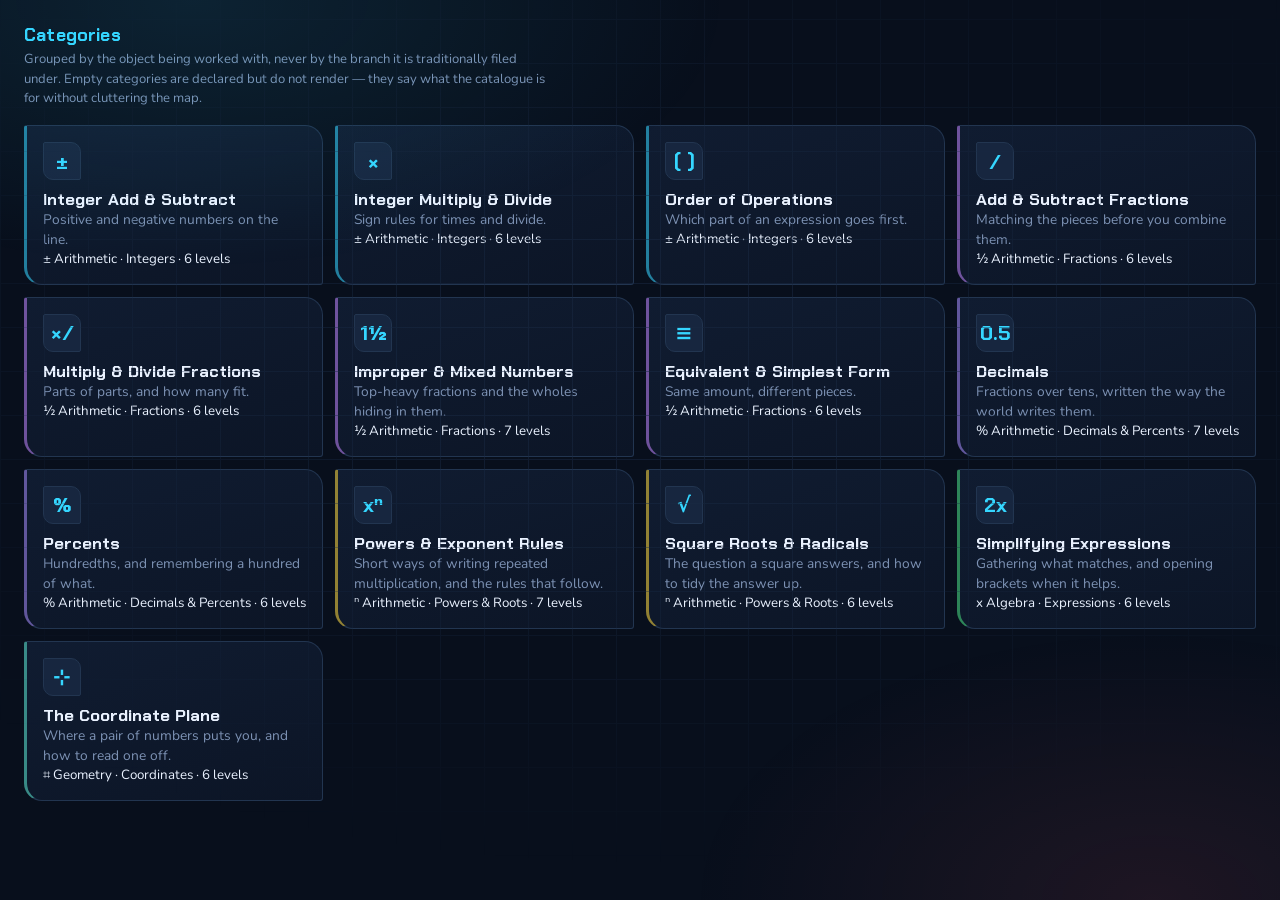
==== commit abe34cfc: "Give the map two layers: subjects above categories "Trigonometry" and "Calculus" are territories, no" ====
--- a/web/dev/map.html
+++ b/web/dev/map.html
@@ -12,17 +12,18 @@
   — they say what the catalogue is for without cluttering the map.</p>
 <div class="grid grid--skills" id="out"></div>
 <script type="module">
-  import { SKILLS, CATEGORIES } from '../engine/registry.js';
+  import { SKILLS, CATEGORIES, SUBJECTS, subjectOf } from '../engine/registry.js';
   import { el } from '../ui/dom.js';
   const out = document.getElementById('out');
-  for (const cat of CATEGORIES) {
+  for (const sub of SUBJECTS)
+  for (const cat of CATEGORIES.filter((c) => c.subject === sub.id)) {
     for (const skill of SKILLS.filter((s) => s.category === cat.id)) {
       out.append(el('button', { class: `tile cat-${skill.category}` },
         el('div.tile__glyph', {}, skill.glyph),
         el('div.tile__body', {},
           el('div.tile__name', {}, skill.name),
           el('div.tile__blurb', {}, skill.blurb),
-          el('div.tile__meta', {}, `${cat.glyph} ${cat.name} · ${skill.levels.length} levels`))));
+          el('div.tile__meta', {}, `${cat.glyph} ${sub.name} · ${cat.name} · ${skill.levels.length} levels`))));
     }
   }
 </script>
--- a/web/styles.css
+++ b/web/styles.css
@@ -1187,3 +1187,22 @@
 .tile.cat-trig        { border-left: 3px solid color-mix(in srgb, #f472b6 55%, transparent); }
 .tile.cat-functions   { border-left: 3px solid color-mix(in srgb, #a3e635 55%, transparent); }
 .tile.cat-chance      { border-left: 3px solid color-mix(in srgb, #94a3b8 55%, transparent); }
+
+/* Finer categories, one accent each. Shared hues within a subject, so the
+   territory reads before the group does. */
+.tile.cat-integers    { border-left: 3px solid color-mix(in srgb, var(--cool) 55%, transparent); }
+.tile.cat-fractions   { border-left: 3px solid color-mix(in srgb, var(--violet) 55%, transparent); }
+.tile.cat-decimals    { border-left: 3px solid color-mix(in srgb, #a78bfa 55%, transparent); }
+.tile.cat-factors     { border-left: 3px solid color-mix(in srgb, #38bdf8 55%, transparent); }
+.tile.cat-expressions { border-left: 3px solid color-mix(in srgb, var(--grow) 55%, transparent); }
+.tile.cat-equations   { border-left: 3px solid color-mix(in srgb, var(--hot) 55%, transparent); }
+.tile.cat-sequences   { border-left: 3px solid color-mix(in srgb, #a3e635 55%, transparent); }
+.tile.cat-coordinates { border-left: 3px solid color-mix(in srgb, #5eead4 55%, transparent); }
+.tile.cat-angles      { border-left: 3px solid color-mix(in srgb, #2dd4bf 55%, transparent); }
+.tile.cat-shapes      { border-left: 3px solid color-mix(in srgb, #fb923c 55%, transparent); }
+.tile.cat-measure     { border-left: 3px solid color-mix(in srgb, #f59e0b 55%, transparent); }
+.tile.cat-right-triangles { border-left: 3px solid color-mix(in srgb, #f472b6 55%, transparent); }
+.tile.cat-unit-circle { border-left: 3px solid color-mix(in srgb, #ec4899 55%, transparent); }
+.tile.cat-identities  { border-left: 3px solid color-mix(in srgb, #d946ef 55%, transparent); }
+.tile.cat-probability { border-left: 3px solid color-mix(in srgb, #94a3b8 55%, transparent); }
+.tile.cat-statistics  { border-left: 3px solid color-mix(in srgb, #cbd5e1 55%, transparent); }
